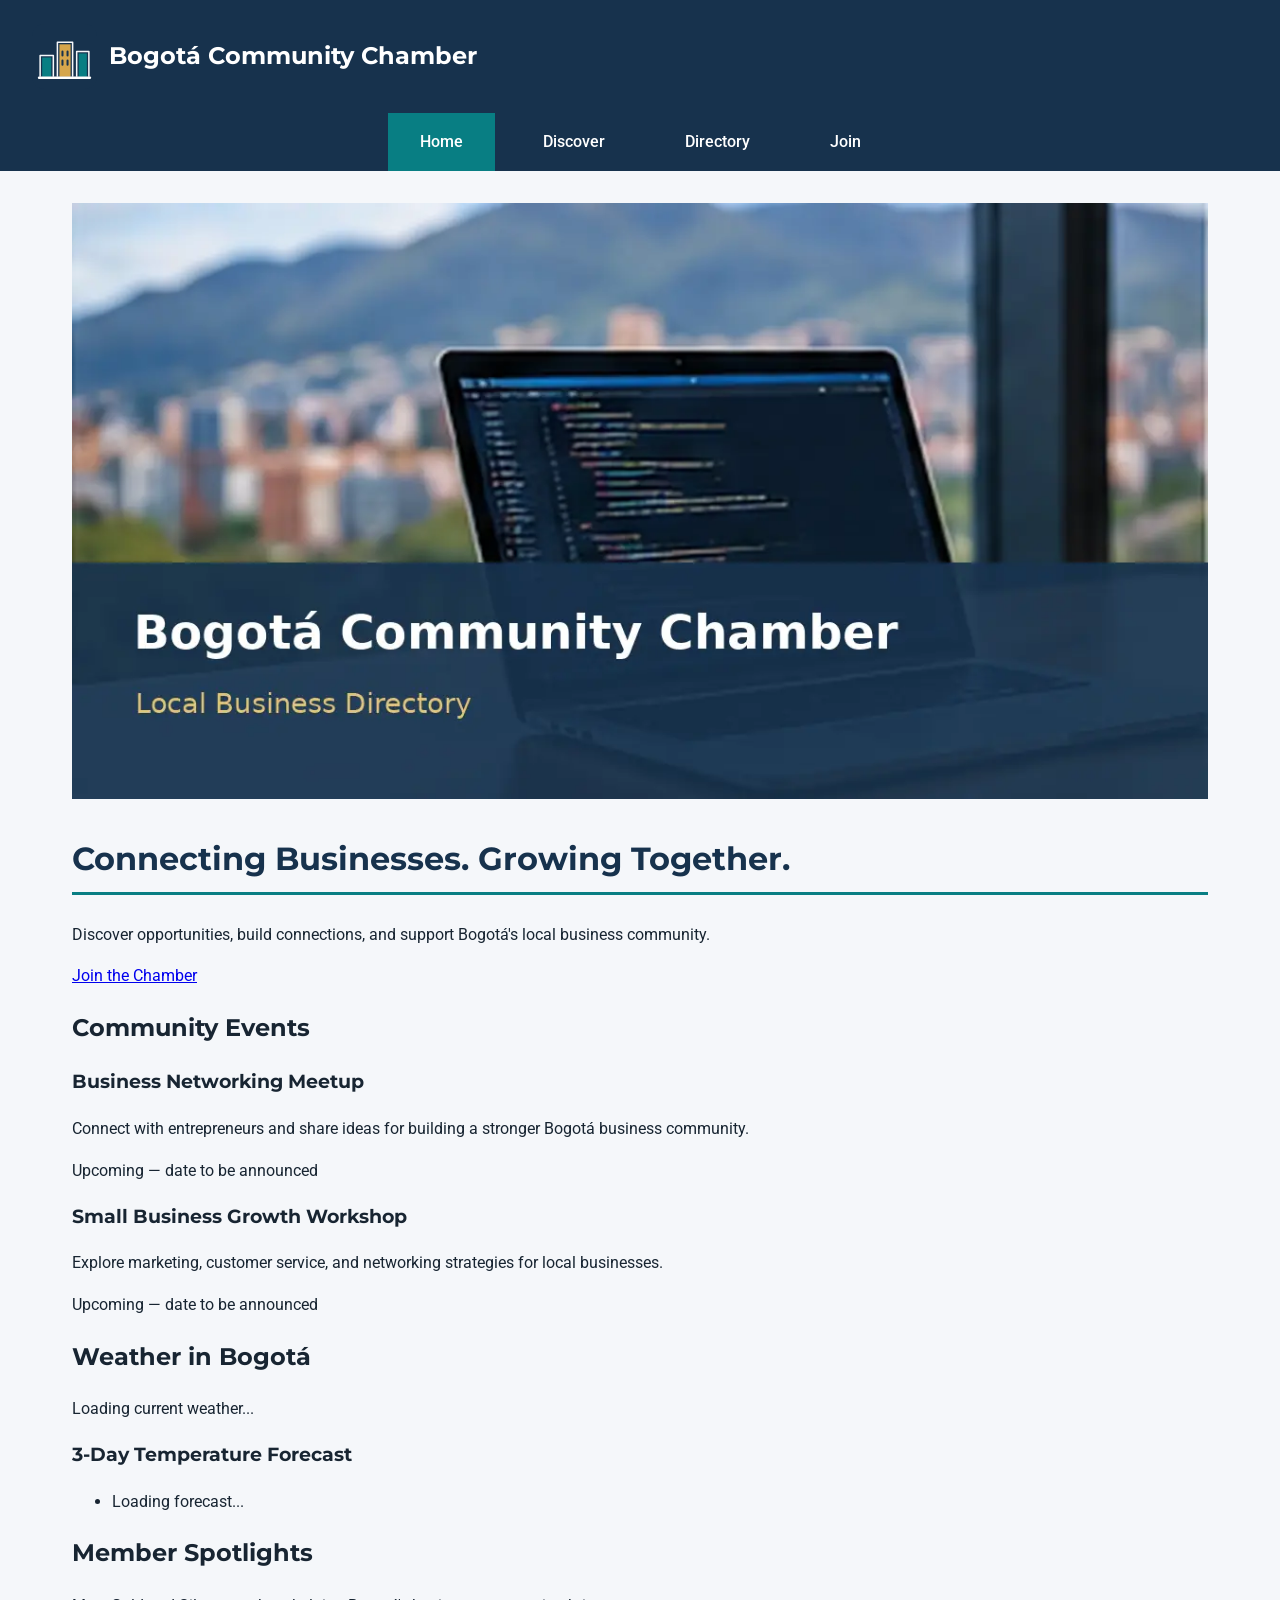
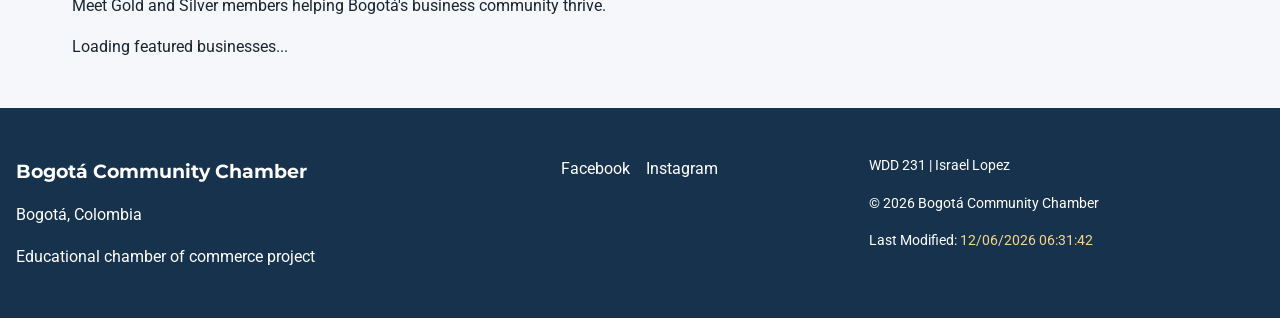
==== chamber/index.html @ 4a59b37a "Build Bogotá Community Chamber landing page" ====
<!DOCTYPE html>
<html lang="en">
<head>
  <meta charset="UTF-8">
  <meta name="viewport" content="width=device-width, initial-scale=1.0">
  <meta name="description" content="Connect with local businesses, discover events, and grow with the Bogotá Community Chamber.">
  <meta name="author" content="Israel Lopez">

  <meta property="og:type" content="website">
  <meta property="og:title" content="Home | Bogotá Community Chamber">
  <meta property="og:description" content="Connecting businesses and growing together in Bogotá, Colombia.">
  <meta property="og:image" content="https://ilopzb.github.io/wdd231/chamber/images/bogota-chamber.webp">
  <meta property="og:url" content="https://ilopzb.github.io/wdd231/chamber/index.html">

  <title>Home | Bogotá Community Chamber</title>
  <link rel="icon" href="images/logo.svg" type="image/svg+xml">

  <link rel="preconnect" href="https://fonts.googleapis.com">
  <link rel="preconnect" href="https://fonts.gstatic.com" crossorigin>
  <link href="https://fonts.googleapis.com/css2?family=Montserrat:wght@400;600;700&family=Roboto:wght@400;500;700&display=swap" rel="stylesheet">

  <link rel="stylesheet" href="styles/normalize.css">
  <link rel="stylesheet" href="styles/small.css">
  <link rel="stylesheet" href="styles/larger.css">
  <link rel="stylesheet" href="styles/home.css">

  <script src="scripts/navigation.js" defer></script>
  <script src="scripts/date.js" defer></script>
  <script src="scripts/home.js" defer></script>
</head>
<body>
  <header>
    <div class="branding">
      <img src="images/logo.svg" alt="Bogotá Community Chamber logo" width="60" height="60">
      <span>Bogotá Community Chamber</span>
    </div>
    <button id="menu" type="button" aria-label="Toggle navigation menu" aria-expanded="false" aria-controls="navigation">☰</button>
  </header>

  <nav id="navigation" aria-label="Main navigation">
    <a href="index.html" class="active" aria-current="page">Home</a>
    <a href="discover.html">Discover</a>
    <a href="directory.html">Directory</a>
    <a href="join.html">Join</a>
  </nav>

  <main class="home-main">
    <section class="hero" aria-labelledby="hero-title">
      <img src="images/bogota-chamber.webp" alt="View of Bogotá, Colombia" width="1200" height="600" fetchpriority="high">
      <div class="hero-content">
        <h1 id="hero-title">Connecting Businesses. Growing Together.</h1>
        <p>Discover opportunities, build connections, and support Bogotá's local business community.</p>
        <a class="join-button" href="join.html">Join the Chamber</a>
      </div>
    </section>

    <section class="home-info" aria-label="Events and local weather">
      <article class="home-card events">
        <h2>Community Events</h2>
        <div class="event-item">
          <h3>Business Networking Meetup</h3>
          <p>Connect with entrepreneurs and share ideas for building a stronger Bogotá business community.</p>
          <p class="event-date">Upcoming — date to be announced</p>
        </div>
        <div class="event-item">
          <h3>Small Business Growth Workshop</h3>
          <p>Explore marketing, customer service, and networking strategies for local businesses.</p>
          <p class="event-date">Upcoming — date to be announced</p>
        </div>
      </article>

      <article class="home-card weather">
        <h2>Weather in Bogotá</h2>
        <div id="current-weather" aria-live="polite"><p>Loading current weather...</p></div>
        <h3>3-Day Temperature Forecast</h3>
        <ul id="forecast-list" aria-live="polite"><li>Loading forecast...</li></ul>
      </article>
    </section>

    <section class="spotlight-section" aria-labelledby="spotlights-title">
      <h2 id="spotlights-title">Member Spotlights</h2>
      <p>Meet Gold and Silver members helping Bogotá's business community thrive.</p>
      <div id="spotlights" class="spotlight-grid" aria-live="polite">
        <p>Loading featured businesses...</p>
      </div>
    </section>
  </main>

  <footer>
    <div class="contact">
      <h2>Bogotá Community Chamber</h2>
      <p>Bogotá, Colombia</p>
      <p>Educational chamber of commerce project</p>
    </div>
    <div class="social">
      <a href="https://www.facebook.com/" aria-label="Facebook">Facebook</a>
      <a href="https://www.instagram.com/" aria-label="Instagram">Instagram</a>
    </div>
    <div class="development">
      <p>WDD 231 | Israel Lopez</p>
      <p>&copy; <span id="currentyear"></span> Bogotá Community Chamber</p>
      <p>Last Modified: <span id="lastModified"></span></p>
    </div>
  </footer>
</body>
</html>
---- chamber/styles/small.css ----
/* ====================================
   BOGOTÁ COMMUNITY CHAMBER
   Mobile Styles
==================================== */

/* Global Variables */
:root {
  --primary: #17324d;
  --secondary: #087e83;
  --accent: #d6a64c;
  --background: #f5f7fa;
  --text: #182532;
  --white: #ffffff;
}

/* Global Settings */
* {
  box-sizing: border-box;
}

body {
  margin: 0;
  font-family: "Roboto", Arial, sans-serif;
  background-color: var(--background);
  color: var(--text);
  line-height: 1.6;
}

h1, h2, h3 {
  font-family: "Montserrat", sans-serif;
}

img {
  max-width: 100%;
  height: auto;
}

/* Header */
header {
  display: flex;
  align-items: center;
  justify-content: space-between;
  padding: 1rem;
  background-color: var(--primary);
  color: var(--white);
}

.branding {
  display: flex;
  align-items: center;
  gap: 0.75rem;
}

.branding img {
  width: 50px;
  height: 50px;
}

.branding span {
  font-family: "Montserrat", sans-serif;
  font-size: 1.1rem;
  font-weight: 700;
}

/* Hamburger Menu */
#menu {
  border: 1px solid var(--white);
  border-radius: 5px;
  background: transparent;
  color: var(--white);
  padding: 0.4rem 0.7rem;
  font-size: 1.5rem;
  cursor: pointer;
}

/* Navigation */
nav {
  display: none;
  flex-direction: column;
  background-color: var(--primary);
}

nav.open {
  display: flex;
}

nav a {
  display: block;
  padding: 1rem;
  color: var(--white);
  text-decoration: none;
  text-align: center;
  font-weight: 500;
}

nav a:hover,
nav a.active {
  background-color: var(--secondary);
}

/* Main Content */
main {
  max-width: 1200px;
  margin: 0 auto;
  padding: 1rem;
  min-height: 400px;
}

main h1 {
  color: var(--primary);
  border-bottom: 3px solid var(--secondary);
  padding-bottom: 0.5rem;
}

/* Directory View Buttons */
.directory-controls {
  display: flex;
  justify-content: center;
  gap: 1rem;
  margin: 2rem 0;
}

.directory-controls button {
  background-color: var(--primary);
  color: var(--white);
  border: none;
  border-radius: 5px;
  padding: 0.75rem 1.5rem;
  font-size: 1rem;
  cursor: pointer;
}

.directory-controls button:hover,
.directory-controls button[aria-pressed="true"] {
  background-color: var(--secondary);
}

/* Business Directory Grid */
#members.grid {
  display: grid;
  grid-template-columns: 1fr;
  gap: 1rem;
}

/* Business Cards */
#members section {
  background-color: var(--white);
  padding: 1.5rem;
  border-radius: 8px;
  box-shadow: 0 2px 8px rgba(0, 0, 0, 0.1);
}

#members section h2 {
  color: var(--primary);
  margin-top: 0;
}

#members section img {
  width: 100%;
  max-height: 180px;
  object-fit: contain;
}

#members section a {
  color: var(--secondary);
  font-weight: 700;
}

/* Directory List View */
#members.list {
  display: flex;
  flex-direction: column;
  gap: 0.5rem;
}

#members.list section {
  display: grid;
  gap: 0.5rem;
  border-radius: 0;
  box-shadow: none;
  padding: 1rem;
}

#members.list section:nth-child(even) {
  background-color: #e8eff3;
}

#members.list section img {
  display: none;
}

/* Footer */
footer {
  background-color: var(--primary);
  color: var(--white);
  padding: 2rem 1rem;
  text-align: center;
}

footer h2 {
  font-size: 1.2rem;
  color: var(--white);
}

footer a {
  color: var(--white);
  text-decoration: none;
}

footer a:hover {
  text-decoration: underline;
}

.social {
  display: flex;
  justify-content: center;
  gap: 1rem;
  margin: 1rem 0;
}

.development {
  font-size: 0.9rem;
}

#lastModified {
  color: #f3d58f;
}
---- chamber/styles/larger.css ----
/* ====================================
   BOGOTÁ COMMUNITY CHAMBER
   Desktop Styles
==================================== */

@media screen and (min-width: 768px) {

  /* Header */
  header {
    padding: 1.5rem 2rem;
  }

  .branding img {
    width: 65px;
    height: 65px;
  }

  .branding span {
    font-size: 1.5rem;
  }

  /* Hide Hamburger Menu */
  #menu {
    display: none;
  }

  /* Desktop Navigation */
  nav {
    display: flex;
    flex-direction: row;
    justify-content: center;
    gap: 1rem;
  }

  nav a {
    padding: 1rem 2rem;
  }

  /* Main Content */
  main {
    padding: 2rem;
  }

  main h1 {
    font-size: 2rem;
  }

  /* Business Directory Grid */
  #members.grid {
    grid-template-columns: repeat(3, 1fr);
    gap: 1.5rem;
  }

  #members section {
    padding: 1.5rem;
  }

  /* Business Directory List */
  #members.list section {
    grid-template-columns: 2fr 1fr 1fr 1fr;
    align-items: center;
  }

  /* Footer */
  footer {
    display: grid;
    grid-template-columns: repeat(3, 1fr);
    gap: 2rem;
    text-align: left;
    align-items: start;
  }

  .social {
    justify-content: center;
  }
}
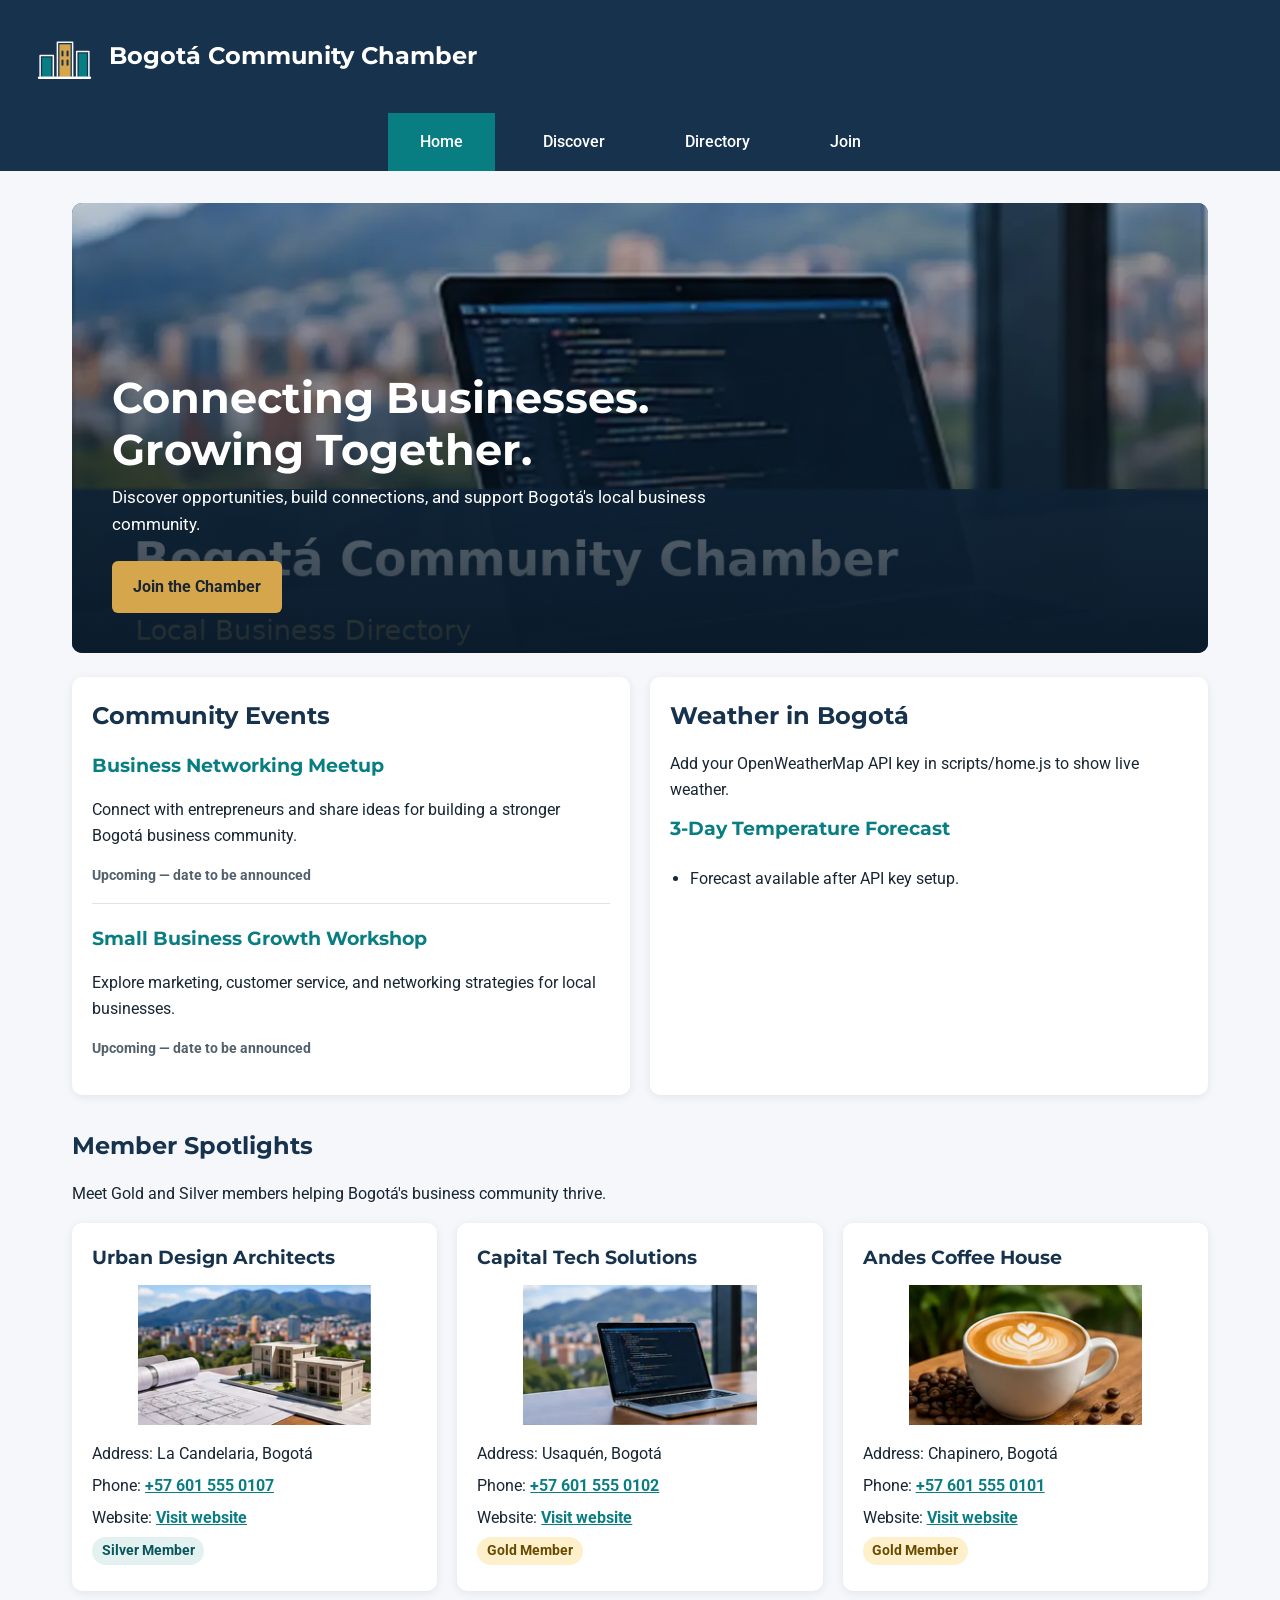
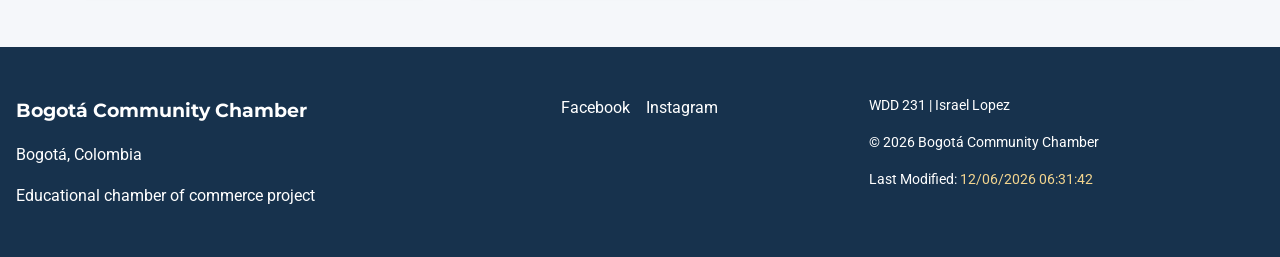
==== commit dfb2be51: "index page and its vcc and js added apikey too" ====
--- a/chamber/index.html
+++ b/chamber/index.html
@@ -103,4 +103,4 @@
     </div>
   </footer>
 </body>
-</html>
+</html>
--- a/chamber/styles/home.css
+++ b/chamber/styles/home.css
@@ -0,0 +1,178 @@
+/* Home page only — shared chamber styles remain in small.css and larger.css */
+.home-main {
+  padding: 1rem;
+}
+
+.hero {
+  position: relative;
+  display: flex;
+  align-items: flex-end;
+  overflow: hidden;
+  min-height: 350px;
+  border-radius: 10px;
+  color: white;
+  background: #17324d;
+}
+
+.hero > img {
+  position: absolute;
+  inset: 0;
+  width: 100%;
+  height: 100%;
+  object-fit: cover;
+}
+
+.hero::after {
+  content: "";
+  position: absolute;
+  inset: 0;
+  background: linear-gradient(to top, rgba(8, 24, 39, .9), rgba(8, 24, 39, .15));
+}
+
+.hero-content {
+  position: relative;
+  z-index: 1;
+  padding: 1.5rem;
+  max-width: 760px;
+}
+
+.hero h1 {
+  color: #fff;
+  border: none;
+  margin: 0 0 .5rem;
+  padding: 0;
+  font-size: clamp(1.6rem, 4vw, 2.7rem);
+  line-height: 1.2;
+}
+
+.hero p {
+  margin: .5rem 0 1.5rem;
+  font-size: 1.05rem;
+}
+
+.join-button {
+  display: inline-block;
+  background: #d6a64c;
+  color: #182532;
+  font-weight: 700;
+  padding: .8rem 1.3rem;
+  border-radius: 6px;
+  text-decoration: none;
+}
+
+.join-button:hover, .join-button:focus-visible {
+  background: #f0c873;
+  text-decoration: underline;
+}
+
+.home-info {
+  display: grid;
+  grid-template-columns: 1fr;
+  gap: 1.25rem;
+  margin-top: 1.5rem;
+}
+
+.home-card, .spotlight-card {
+  background: #fff;
+  border-radius: 10px;
+  padding: 1.25rem;
+  box-shadow: 0 2px 10px rgba(0, 0, 0, .08);
+}
+
+.home-card h2, .spotlight-section h2 {
+  margin: 0 0 1rem;
+  color: #17324d;
+}
+
+.home-card h3 {
+  color: #087e83;
+  margin: .75rem 0 .3rem;
+}
+
+.event-item + .event-item {
+  border-top: 1px solid #dce5eb;
+  margin-top: 1rem;
+  padding-top: .5rem;
+}
+
+.event-date {
+  color: #53616d;
+  font-weight: 700;
+  font-size: .9rem;
+}
+
+.current-temp {
+  font-size: 2rem;
+  font-weight: 700;
+  color: #17324d;
+  margin: .25rem 0;
+}
+
+#forecast-list {
+  padding-left: 1.25rem;
+}
+
+#forecast-list li {
+  padding: .35rem 0;
+}
+
+.spotlight-section {
+  margin-top: 2rem;
+}
+
+.spotlight-grid {
+  display: grid;
+  grid-template-columns: 1fr;
+  gap: 1.25rem;
+  margin: 1rem 0 1.5rem;
+}
+
+.spotlight-card h3 {
+  margin: 0 0 .75rem;
+  color: #17324d;
+}
+
+.spotlight-card img {
+  display: block;
+  width: 100%;
+  height: 140px;
+  object-fit: contain;
+  margin-bottom: 1rem;
+}
+
+.spotlight-card p {
+  margin: .4rem 0;
+  overflow-wrap: anywhere;
+}
+
+.spotlight-card a {
+  color: #087e83;
+  font-weight: 700;
+}
+
+.membership-level {
+  display: inline-block;
+  padding: .2rem .6rem;
+  border-radius: 20px;
+  font-size: .85rem;
+  font-weight: 700;
+  background: #e4f1f1;
+  color: #07565a;
+}
+
+.membership-level.gold {
+  background: #fff0cc;
+  color: #684a00;
+}
+
+@media (min-width: 768px) {
+  .home-main { padding: 2rem; }
+  .hero { min-height: 450px; }
+  .hero-content { padding: 2.5rem; }
+  .home-info { grid-template-columns: repeat(2, minmax(0, 1fr)); }
+  .spotlight-grid { grid-template-columns: repeat(2, minmax(0, 1fr)); }
+}
+
+@media (min-width: 1000px) {
+  .spotlight-grid { grid-template-columns: repeat(3, minmax(0, 1fr)); }
+}
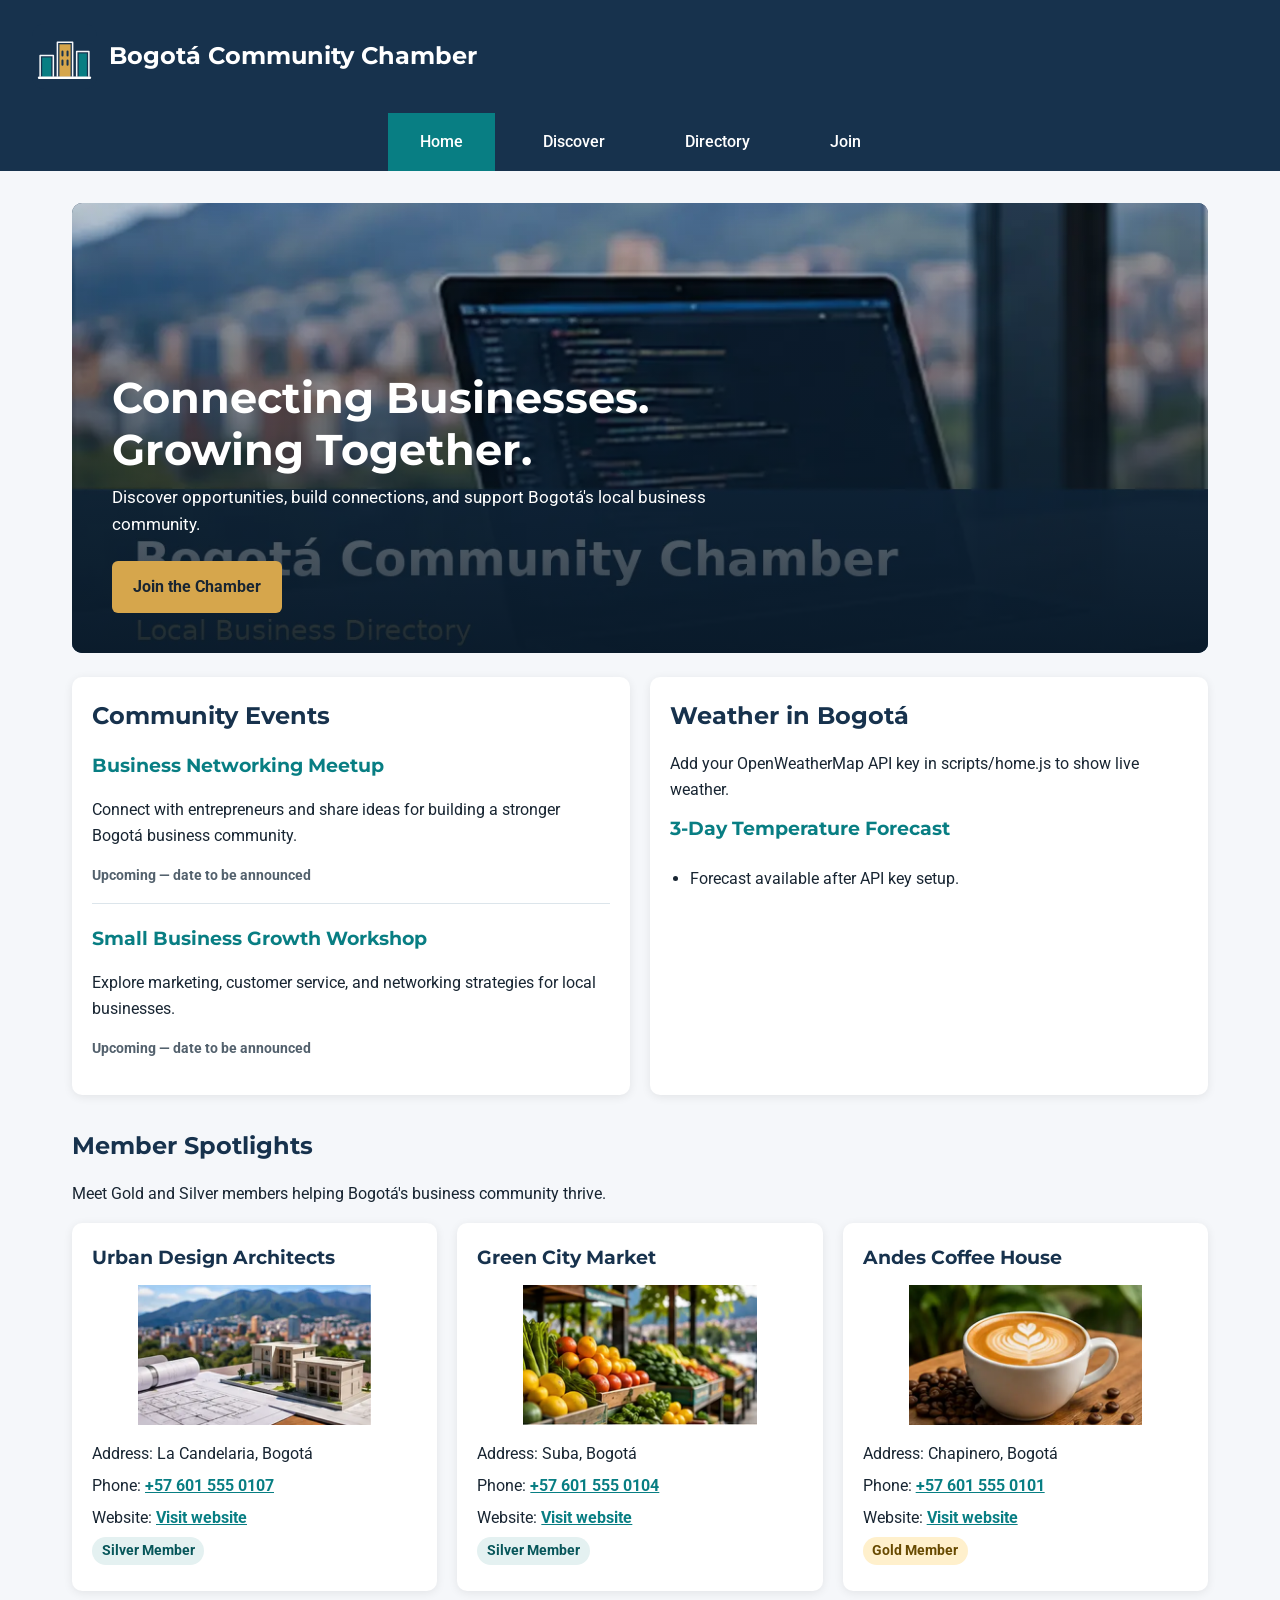
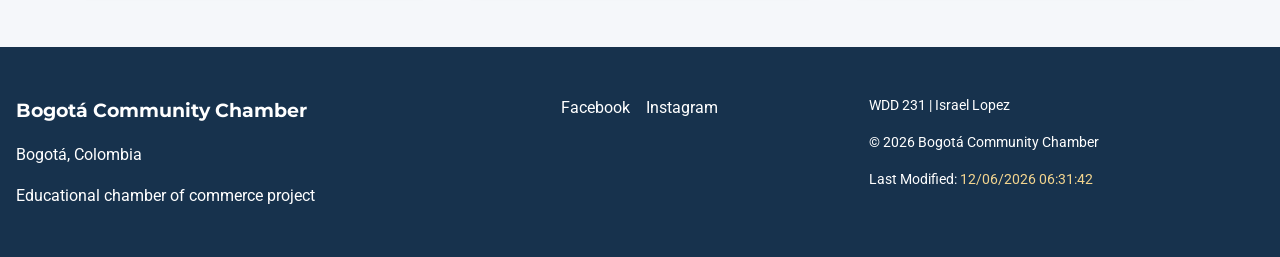
==== commit 11ec2ee7: "Resolve chamber home page merge" ====
--- a/chamber/index.html
+++ b/chamber/index.html
@@ -103,4 +103,4 @@
     </div>
   </footer>
 </body>
-</html>+</html>
--- a/chamber/styles/home.css
+++ b/chamber/styles/home.css
@@ -175,4 +175,4 @@
 
 @media (min-width: 1000px) {
   .spotlight-grid { grid-template-columns: repeat(3, minmax(0, 1fr)); }
-}+}
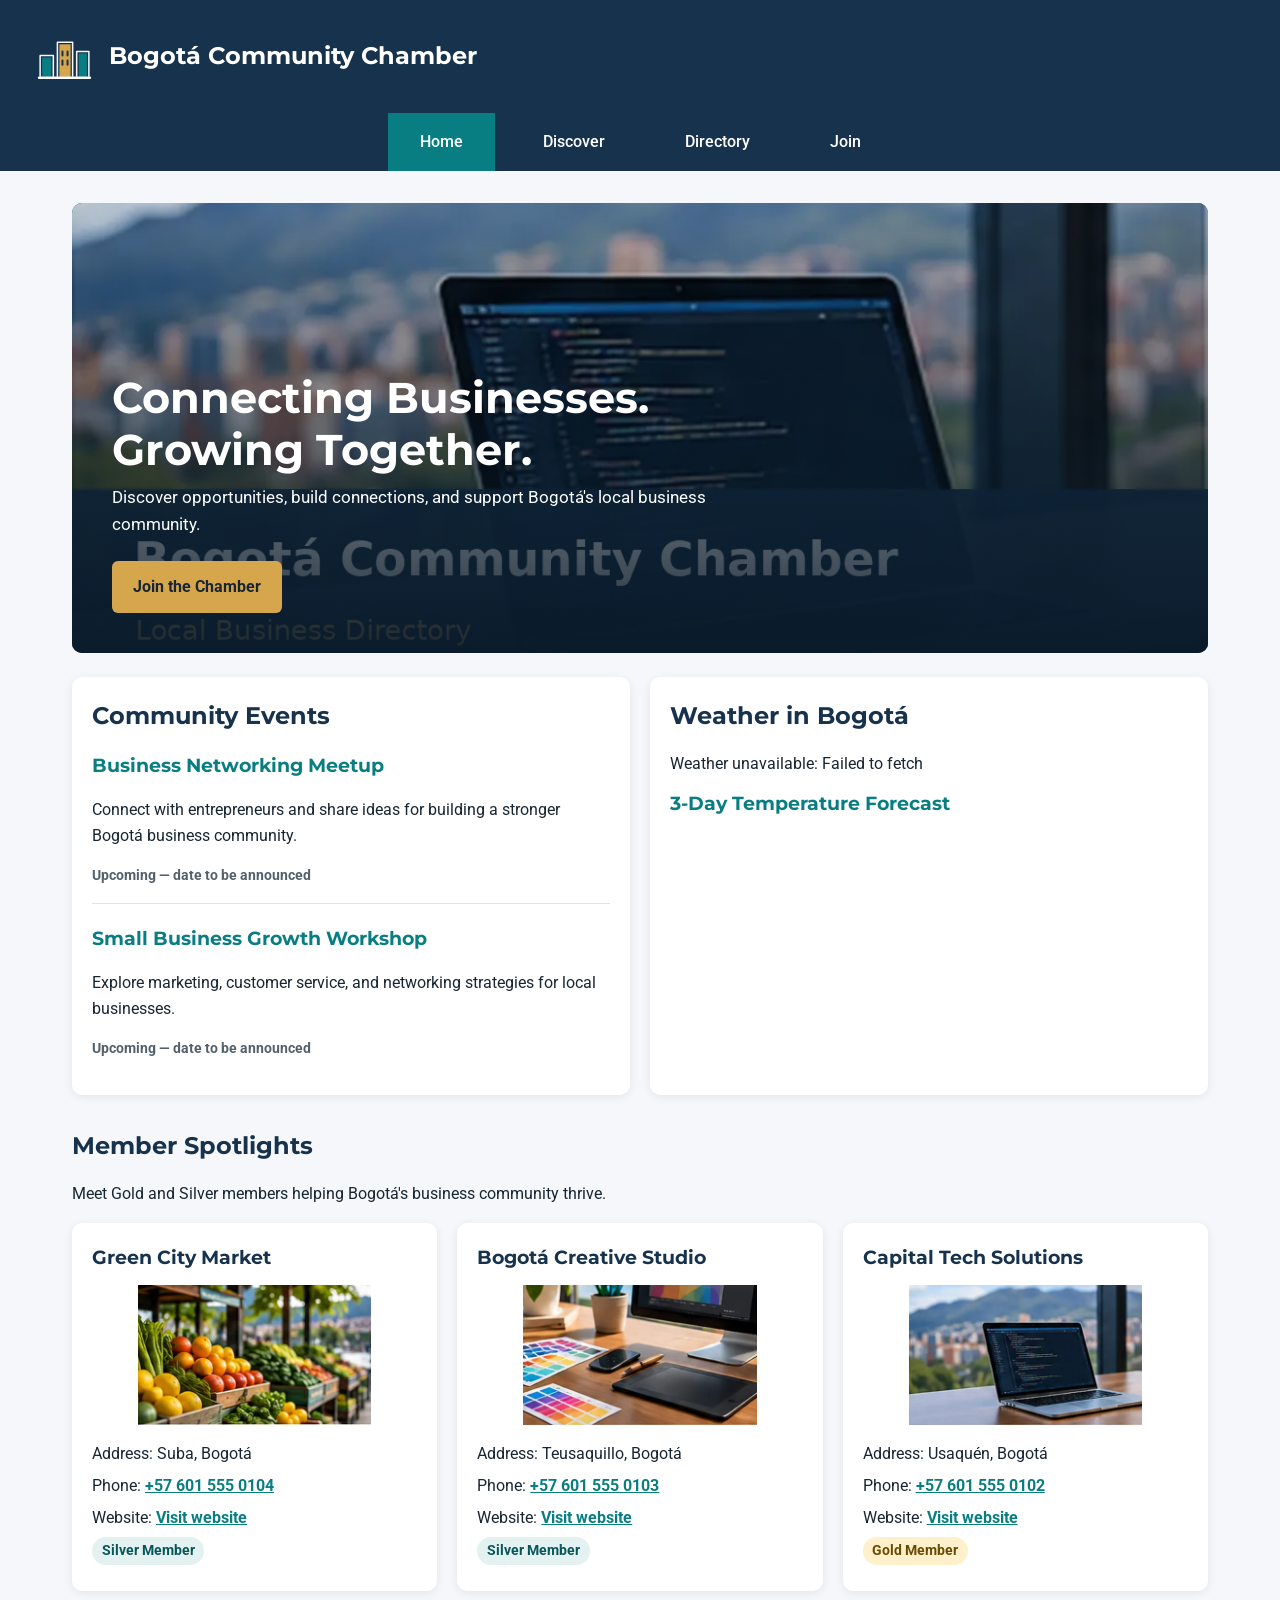
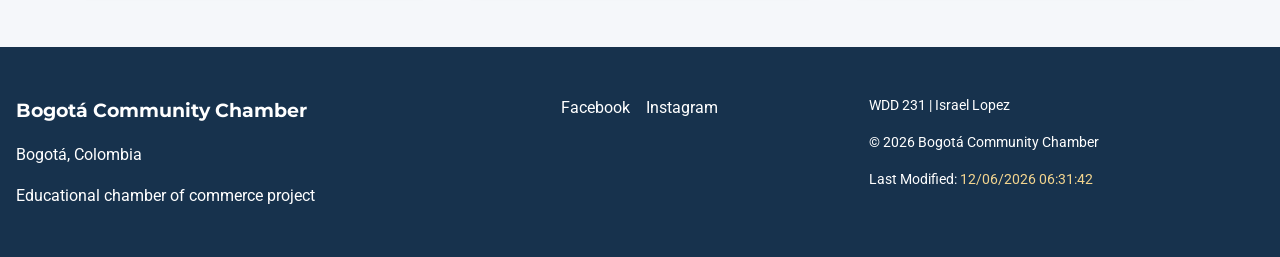
==== commit fc8c6eee: "Load working Bogotá live-weather script after home page script" ====
--- a/chamber/index.html
+++ b/chamber/index.html
@@ -27,6 +27,7 @@
   <script src="scripts/navigation.js" defer></script>
   <script src="scripts/date.js" defer></script>
   <script src="scripts/home.js" defer></script>
+  <script src="scripts/weather-live.js" defer></script>
 </head>
 <body>
   <header>
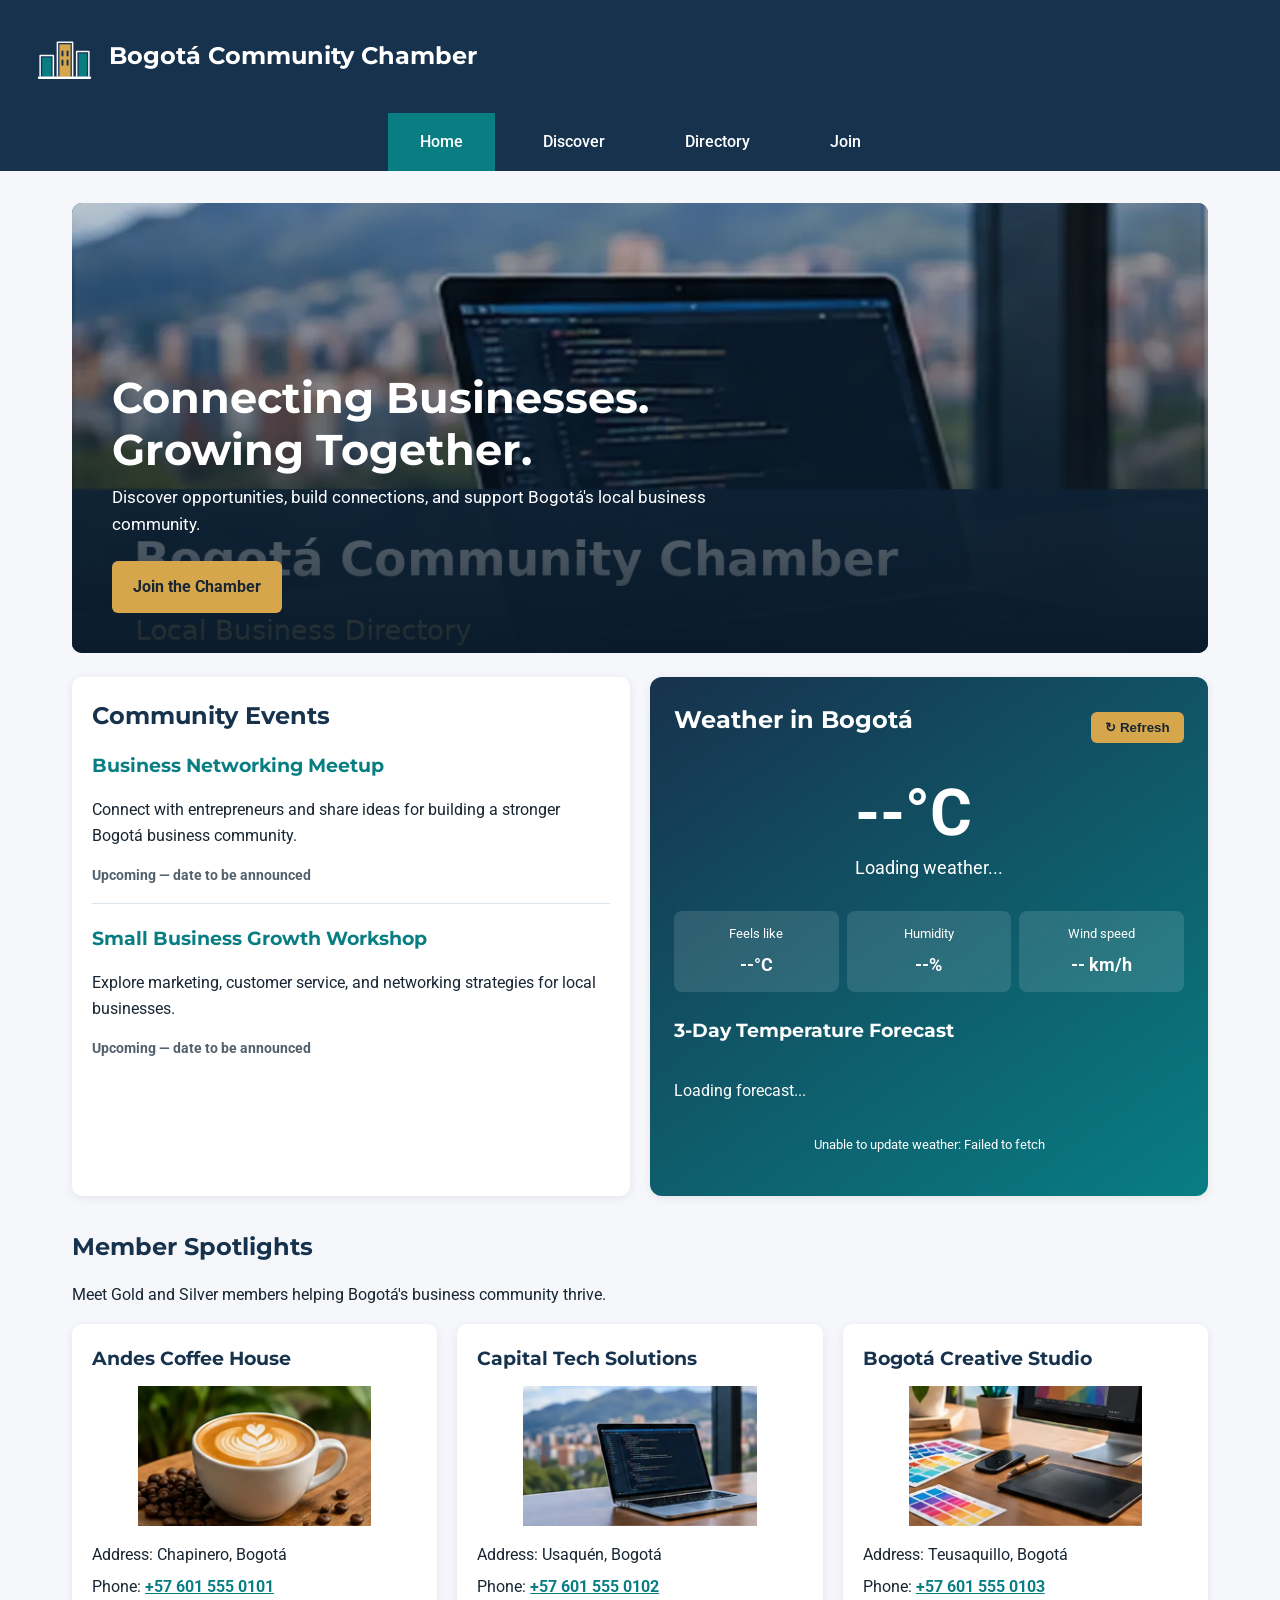
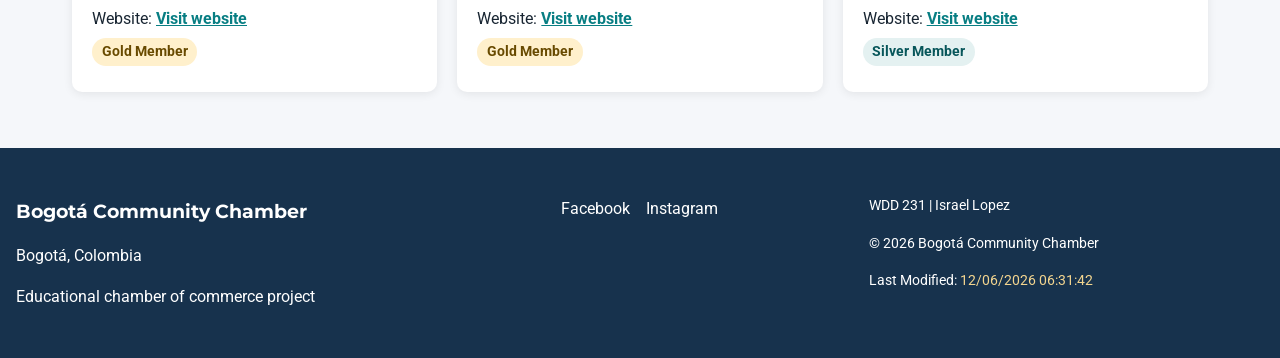
==== commit a698fa2b: "Update Chamber homepage and weather dashboard" ====
--- a/chamber/index.html
+++ b/chamber/index.html
@@ -1,11 +1,14 @@
+
 <!DOCTYPE html>
 <html lang="en">
 <head>
   <meta charset="UTF-8">
   <meta name="viewport" content="width=device-width, initial-scale=1.0">
+
   <meta name="description" content="Connect with local businesses, discover events, and grow with the Bogotá Community Chamber.">
   <meta name="author" content="Israel Lopez">
 
+  <!-- Open Graph -->
   <meta property="og:type" content="website">
   <meta property="og:title" content="Home | Bogotá Community Chamber">
   <meta property="og:description" content="Connecting businesses and growing together in Bogotá, Colombia.">
@@ -13,31 +16,52 @@
   <meta property="og:url" content="https://ilopzb.github.io/wdd231/chamber/index.html">
 
   <title>Home | Bogotá Community Chamber</title>
+
+  <!-- Favicon -->
   <link rel="icon" href="images/logo.svg" type="image/svg+xml">
 
+  <!-- Google Fonts -->
   <link rel="preconnect" href="https://fonts.googleapis.com">
   <link rel="preconnect" href="https://fonts.gstatic.com" crossorigin>
   <link href="https://fonts.googleapis.com/css2?family=Montserrat:wght@400;600;700&family=Roboto:wght@400;500;700&display=swap" rel="stylesheet">
 
+  <!-- Stylesheets -->
   <link rel="stylesheet" href="styles/normalize.css">
   <link rel="stylesheet" href="styles/small.css">
   <link rel="stylesheet" href="styles/larger.css">
   <link rel="stylesheet" href="styles/home.css">
 
+  <!-- JavaScript -->
   <script src="scripts/navigation.js" defer></script>
   <script src="scripts/date.js" defer></script>
   <script src="scripts/home.js" defer></script>
-  <script src="scripts/weather-live.js" defer></script>
 </head>
+
 <body>
+  <!-- Header -->
   <header>
     <div class="branding">
-      <img src="images/logo.svg" alt="Bogotá Community Chamber logo" width="60" height="60">
+      <img
+        src="images/logo.svg"
+        alt="Bogotá Community Chamber logo"
+        width="60"
+        height="60"
+      >
       <span>Bogotá Community Chamber</span>
     </div>
-    <button id="menu" type="button" aria-label="Toggle navigation menu" aria-expanded="false" aria-controls="navigation">☰</button>
+
+    <button
+      id="menu"
+      type="button"
+      aria-label="Toggle navigation menu"
+      aria-expanded="false"
+      aria-controls="navigation"
+    >
+      ☰
+    </button>
   </header>
 
+  <!-- Navigation -->
   <nav id="navigation" aria-label="Main navigation">
     <a href="index.html" class="active" aria-current="page">Home</a>
     <a href="discover.html">Discover</a>
@@ -46,62 +70,200 @@
   </nav>
 
   <main class="home-main">
+
+    <!-- Hero Section -->
     <section class="hero" aria-labelledby="hero-title">
-      <img src="images/bogota-chamber.webp" alt="View of Bogotá, Colombia" width="1200" height="600" fetchpriority="high">
+      <img
+        src="images/bogota-chamber.webp"
+        alt="View of Bogotá, Colombia"
+        width="1200"
+        height="600"
+        fetchpriority="high"
+      >
+
       <div class="hero-content">
-        <h1 id="hero-title">Connecting Businesses. Growing Together.</h1>
-        <p>Discover opportunities, build connections, and support Bogotá's local business community.</p>
-        <a class="join-button" href="join.html">Join the Chamber</a>
+        <h1 id="hero-title">
+          Connecting Businesses. Growing Together.
+        </h1>
+
+        <p>
+          Discover opportunities, build connections,
+          and support Bogotá's local business community.
+        </p>
+
+        <a class="join-button" href="join.html">
+          Join the Chamber
+        </a>
       </div>
     </section>
 
+    <!-- Events and Weather -->
     <section class="home-info" aria-label="Events and local weather">
+
+      <!-- Community Events -->
       <article class="home-card events">
         <h2>Community Events</h2>
+
         <div class="event-item">
           <h3>Business Networking Meetup</h3>
-          <p>Connect with entrepreneurs and share ideas for building a stronger Bogotá business community.</p>
-          <p class="event-date">Upcoming — date to be announced</p>
-        </div>
+          <p>
+            Connect with entrepreneurs and share ideas
+            for building a stronger Bogotá business community.
+          </p>
+          <p class="event-date">
+            Upcoming — date to be announced
+          </p>
+        </div>
+
         <div class="event-item">
           <h3>Small Business Growth Workshop</h3>
-          <p>Explore marketing, customer service, and networking strategies for local businesses.</p>
-          <p class="event-date">Upcoming — date to be announced</p>
+          <p>
+            Explore marketing, customer service,
+            and networking strategies for local businesses.
+          </p>
+          <p class="event-date">
+            Upcoming — date to be announced
+          </p>
         </div>
       </article>
 
-      <article class="home-card weather">
-        <h2>Weather in Bogotá</h2>
-        <div id="current-weather" aria-live="polite"><p>Loading current weather...</p></div>
+      <!-- Dynamic Weather Dashboard -->
+      <article class="home-card weather weather-panel">
+
+        <div class="weather-panel-header">
+          <h2>Weather in Bogotá</h2>
+
+          <button
+            id="refresh-weather"
+            type="button"
+            aria-label="Refresh weather information"
+          >
+            ↻ Refresh
+          </button>
+        </div>
+
+        <!-- Current Weather -->
+        <div class="weather-current-layout">
+
+          <div class="weather-main">
+            <img
+              id="weather-icon"
+              src="images/logo.svg"
+              alt="Current weather conditions"
+              width="100"
+              height="100"
+              hidden
+            >
+
+            <div>
+              <p id="weather-temperature">--°C</p>
+              <p id="weather-condition">
+                Loading weather...
+              </p>
+            </div>
+          </div>
+
+          <!-- Additional Weather Information -->
+          <div class="weather-details">
+
+            <div>
+              <span>Feels like</span>
+              <strong id="weather-feels">--°C</strong>
+            </div>
+
+            <div>
+              <span>Humidity</span>
+              <strong id="weather-humidity">--%</strong>
+            </div>
+
+            <div>
+              <span>Wind speed</span>
+              <strong id="weather-wind">-- km/h</strong>
+            </div>
+
+          </div>
+        </div>
+
+        <!-- Three-Day Forecast -->
         <h3>3-Day Temperature Forecast</h3>
-        <ul id="forecast-list" aria-live="polite"><li>Loading forecast...</li></ul>
+
+        <div
+          id="forecast-cards"
+          class="forecast-cards"
+          aria-live="polite"
+        >
+          <p>Loading forecast...</p>
+        </div>
+
+        <!-- Weather Status -->
+        <p id="weather-status" role="status"></p>
+        <p id="weather-updated"></p>
+
       </article>
     </section>
 
-    <section class="spotlight-section" aria-labelledby="spotlights-title">
+    <!-- Chamber Member Spotlights -->
+    <section
+      class="spotlight-section"
+      aria-labelledby="spotlights-title"
+    >
       <h2 id="spotlights-title">Member Spotlights</h2>
-      <p>Meet Gold and Silver members helping Bogotá's business community thrive.</p>
-      <div id="spotlights" class="spotlight-grid" aria-live="polite">
+
+      <p>
+        Meet Gold and Silver members helping
+        Bogotá's business community thrive.
+      </p>
+
+      <div
+        id="spotlights"
+        class="spotlight-grid"
+        aria-live="polite"
+      >
         <p>Loading featured businesses...</p>
       </div>
     </section>
+
   </main>
 
+  <!-- Footer -->
   <footer>
+
     <div class="contact">
       <h2>Bogotá Community Chamber</h2>
       <p>Bogotá, Colombia</p>
       <p>Educational chamber of commerce project</p>
     </div>
+
     <div class="social">
-      <a href="https://www.facebook.com/" aria-label="Facebook">Facebook</a>
-      <a href="https://www.instagram.com/" aria-label="Instagram">Instagram</a>
-    </div>
+      <a
+        href="https://www.facebook.com/"
+        aria-label="Facebook"
+      >
+        Facebook
+      </a>
+
+      <a
+        href="https://www.instagram.com/"
+        aria-label="Instagram"
+      >
+        Instagram
+      </a>
+    </div>
+
     <div class="development">
       <p>WDD 231 | Israel Lopez</p>
-      <p>&copy; <span id="currentyear"></span> Bogotá Community Chamber</p>
-      <p>Last Modified: <span id="lastModified"></span></p>
-    </div>
+
+      <p>
+        &copy; <span id="currentyear"></span>
+        Bogotá Community Chamber
+      </p>
+
+      <p>
+        Last Modified:
+        <span id="lastModified"></span>
+      </p>
+    </div>
+
   </footer>
 </body>
 </html>
--- a/chamber/styles/home.css
+++ b/chamber/styles/home.css
@@ -176,3 +176,202 @@
 @media (min-width: 1000px) {
   .spotlight-grid { grid-template-columns: repeat(3, minmax(0, 1fr)); }
 }
+
+
+
+/* ===============================
+   WEATHER DASHBOARD
+================================ */
+
+.weather-panel {
+  background: linear-gradient(145deg, #17324d, #087e83);
+  color: white;
+  padding: 1.5rem;
+  border-radius: 12px;
+}
+
+.weather-panel h2,
+.weather-panel h3 {
+  color: white;
+}
+
+.weather-panel-header {
+  display: flex;
+  justify-content: space-between;
+  align-items: center;
+  gap: 1rem;
+  flex-wrap: wrap;
+}
+
+#refresh-weather {
+  background: #d6a64c;
+  color: #182532;
+  border: none;
+  padding: 0.5rem 0.9rem;
+  border-radius: 6px;
+  font-weight: 700;
+  cursor: pointer;
+  transition: background 0.2s, transform 0.2s;
+}
+
+#refresh-weather:hover {
+  background: #f0c873;
+  transform: translateY(-2px);
+}
+
+#refresh-weather:disabled {
+  opacity: 0.6;
+  cursor: wait;
+}
+
+.weather-current-layout {
+  margin: 1.5rem 0;
+}
+
+.weather-main {
+  display: flex;
+  align-items: center;
+  justify-content: center;
+  gap: 1rem;
+  margin-bottom: 1.5rem;
+}
+
+#weather-icon {
+  width: 100px;
+  height: 100px;
+  object-fit: contain;
+  animation: weatherFloat 3s ease-in-out infinite;
+}
+
+#weather-icon[hidden] {
+  display: none;
+}
+
+#weather-temperature {
+  font-size: clamp(2.5rem, 6vw, 4rem);
+  font-weight: 700;
+  line-height: 1.1;
+  margin: 0;
+}
+
+#weather-condition {
+  margin: 0.3rem 0;
+  font-size: 1.1rem;
+}
+
+.weather-details {
+  display: grid;
+  grid-template-columns: repeat(3, minmax(0, 1fr));
+  gap: 0.5rem;
+  margin-bottom: 1.5rem;
+}
+
+.weather-details div {
+  text-align: center;
+  background: rgba(255, 255, 255, 0.12);
+  padding: 0.8rem 0.3rem;
+  border-radius: 8px;
+}
+
+.weather-details span {
+  display: block;
+  font-size: 0.8rem;
+  margin-bottom: 0.4rem;
+}
+
+.weather-details strong {
+  display: block;
+  font-size: 1.1rem;
+}
+
+.forecast-cards {
+  display: grid;
+  grid-template-columns: repeat(3, minmax(0, 1fr));
+  gap: 0.6rem;
+  margin-top: 1rem;
+}
+
+.forecast-card {
+  background: rgba(255, 255, 255, 0.14);
+  border: 1px solid rgba(255, 255, 255, 0.2);
+  border-radius: 10px;
+  padding: 0.8rem 0.3rem;
+  text-align: center;
+  transition: transform 0.2s, background 0.2s;
+}
+
+.forecast-card:hover {
+  transform: translateY(-4px);
+  background: rgba(255, 255, 255, 0.23);
+}
+
+.forecast-card h4 {
+  font-size: 0.85rem;
+  margin: 0;
+}
+
+.forecast-card img {
+  display: block;
+  width: 65px;
+  height: 65px;
+  margin: 0 auto;
+}
+
+.forecast-card strong {
+  display: block;
+  font-size: 1.3rem;
+}
+
+.forecast-card small {
+  display: block;
+  font-size: 0.7rem;
+  opacity: 0.85;
+}
+
+#weather-status,
+#weather-updated {
+  text-align: center;
+  font-size: 0.8rem;
+  margin-top: 1rem;
+}
+
+#weather-updated {
+  opacity: 0.8;
+}
+
+@keyframes weatherFloat {
+  0%, 100% { transform: translateY(0); }
+  50% { transform: translateY(-7px); }
+}
+
+@media (prefers-reduced-motion: reduce) {
+  #weather-icon,
+  .forecast-card,
+  #refresh-weather {
+    animation: none;
+    transition: none;
+  }
+}
+
+@media (max-width: 400px) {
+  .weather-panel {
+    padding: 1rem;
+  }
+
+  .weather-details span {
+    font-size: 0.7rem;
+  }
+
+  .weather-details strong {
+    font-size: 0.9rem;
+  }
+
+  .forecast-card {
+    padding: 0.6rem 0.2rem;
+  }
+
+  .forecast-card img {
+    width: 50px;
+    height: 50px;
+  }
+}
